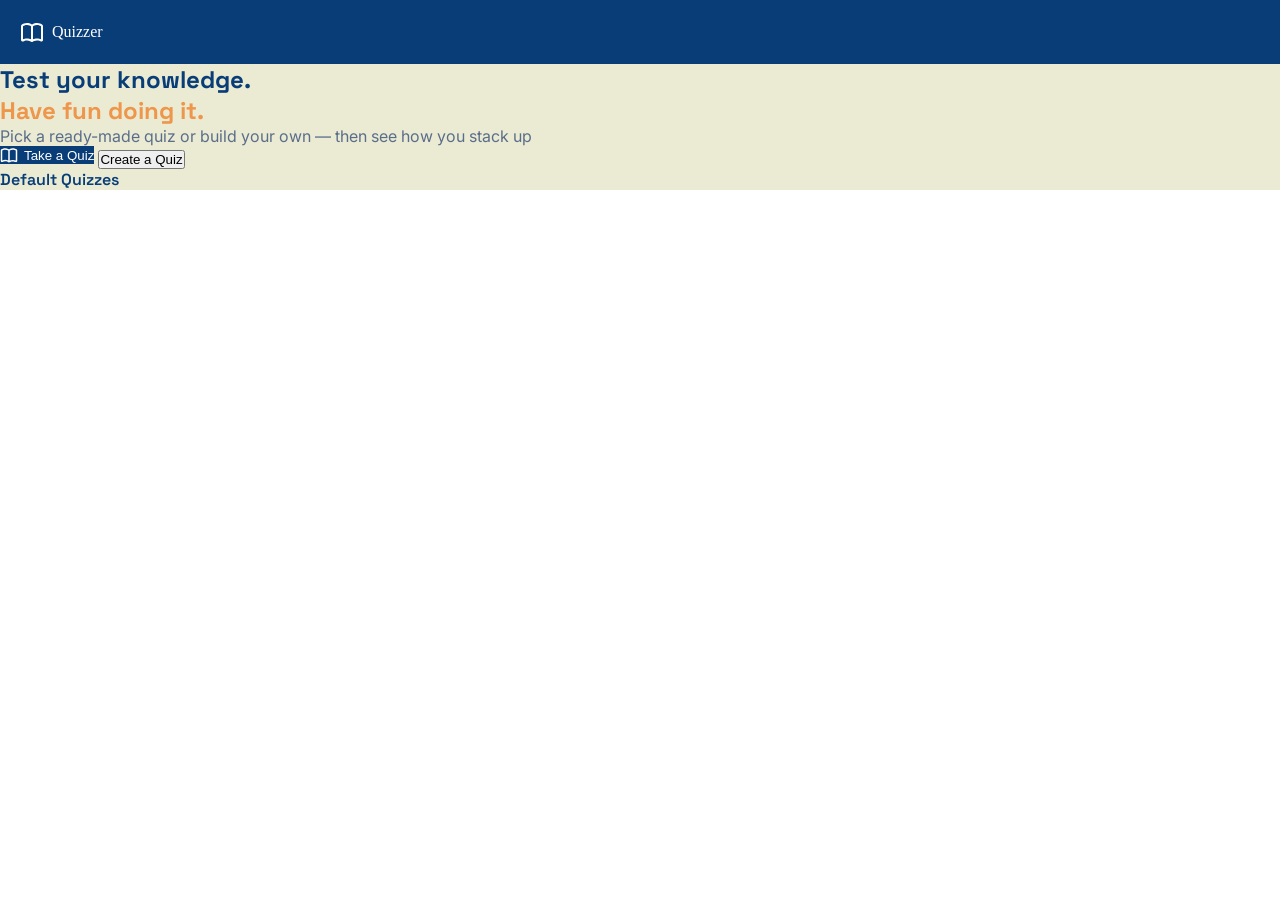
==== index.html @ 7c7fb5ab "added mixins" ====
<!doctype html>
<html lang="en">
  <head>
    <meta charset="UTF-8" />
    <meta name="viewport" content="width=device-width, initial-scale=1.0" />
    <title>Quizzy | Made by Jade</title>
    <link rel="stylesheet" href="style.css" />
    <link rel="preconnect" href="https://fonts.googleapis.com" />
    <link rel="preconnect" href="https://fonts.gstatic.com" crossorigin />
    <link
      href="https://fonts.googleapis.com/css2?family=DM+Mono:ital,wght@0,300;0,400;0,500;1,300;1,400;1,500&family=DM+Sans:ital,opsz,wght@0,9..40,100..1000;1,9..40,100..1000&family=Inter:ital,opsz,wght@0,14..32,100..900;1,14..32,100..900&family=Libre+Baskerville:ital,wght@0,400..700;1,400..700&family=Space+Grotesk:wght@300..700&display=swap"
      rel="stylesheet"
    />
    <link rel="preconnect" href="https://fonts.googleapis.com" />
    <link rel="preconnect" href="https://fonts.gstatic.com" crossorigin />
    <link
      href="https://fonts.googleapis.com/css2?family=DM+Mono:ital,wght@0,300;0,400;0,500;1,300;1,400;1,500&family=DM+Sans:ital,opsz,wght@0,9..40,100..1000;1,9..40,100..1000&family=Inter:ital,opsz,wght@0,14..32,100..900;1,14..32,100..900&family=Libre+Baskerville:ital,wght@0,400..700;1,400..700&family=Space+Grotesk:wght@300..700&display=swap"
      rel="stylesheet"
    />
  </head>
  <body>
    <!-- TODO: 
     1. Place other svg in create quiz
     2. Learn placement of svg
     3. Supply quizzes with json file
     4. Write JS logic -->
    <nav>
      <div class="title">
        <span class="icon">
          <svg
            viewBox="0 0 24 24"
            fill="none"
            xmlns="http://www.w3.org/2000/svg"
          >
            <path
              fill-rule="evenodd"
              clip-rule="evenodd"
              d="M3 6.1519V19.3095C3.99197 18.8639 5.40415 18.4 7 18.4C8.58915 18.4 9.9999 18.8602 11 19.3094V6.1519C10.7827 6.02653 10.4894 5.8706 10.1366 5.71427C9.31147 5.34869 8.20352 5 7 5C5.26385 5 3.74016 5.72499 3 6.1519ZM13 6.1519V19.3578C13.9977 18.9353 15.41 18.5 17 18.5C18.596 18.5 20.0095 18.9383 21 19.3578V6.1519C20.2598 5.72499 18.7362 5 17 5C15.7965 5 14.6885 5.34869 13.8634 5.71427C13.5106 5.8706 13.2173 6.02653 13 6.1519ZM12 4.41985C11.7302 4.26422 11.3734 4.07477 10.9468 3.88572C9.96631 3.45131 8.57426 3 7 3C4.69187 3 2.76233 3.97065 1.92377 4.46427C1.30779 4.82687 1 5.47706 1 6.11223V20.0239C1 20.6482 1.36945 21.1206 1.79531 21.3588C2.21653 21.5943 2.78587 21.6568 3.30241 21.3855C4.12462 20.9535 5.48348 20.4 7 20.4C8.90549 20.4 10.5523 21.273 11.1848 21.6619C11.6757 21.9637 12.2968 21.9725 12.7959 21.6853C13.4311 21.32 15.0831 20.5 17 20.5C18.5413 20.5 19.9168 21.0305 20.7371 21.4366C21.6885 21.9075 23 21.2807 23 20.0593V6.11223C23 5.47706 22.6922 4.82687 22.0762 4.46427C21.2377 3.97065 19.3081 3 17 3C15.4257 3 14.0337 3.45131 13.0532 3.88572C12.6266 4.07477 12.2698 4.26422 12 4.41985Z"
              fill="currentColor"
            />
          </svg>
        </span>
        <span class="">Quizzer</span>
      </div>
    </nav>
    <main>
      <section class="main">
        <div class="hero">
          <h1 class="header-1">Test your knowledge.</h1>
          <h1 class="header-2">Have fun doing it.</h1>
        </div>
        <p>
          Pick a ready-made quiz or build your own — then see how you stack up
        </p>
        <button class="take-quiz">
          <svg
            viewBox="0 0 24 24"
            fill="none"
            xmlns="http://www.w3.org/2000/svg"
          >
            <path
              fill-rule="evenodd"
              clip-rule="evenodd"
              d="M3 6.1519V19.3095C3.99197 18.8639 5.40415 18.4 7 18.4C8.58915 18.4 9.9999 18.8602 11 19.3094V6.1519C10.7827 6.02653 10.4894 5.8706 10.1366 5.71427C9.31147 5.34869 8.20352 5 7 5C5.26385 5 3.74016 5.72499 3 6.1519ZM13 6.1519V19.3578C13.9977 18.9353 15.41 18.5 17 18.5C18.596 18.5 20.0095 18.9383 21 19.3578V6.1519C20.2598 5.72499 18.7362 5 17 5C15.7965 5 14.6885 5.34869 13.8634 5.71427C13.5106 5.8706 13.2173 6.02653 13 6.1519ZM12 4.41985C11.7302 4.26422 11.3734 4.07477 10.9468 3.88572C9.96631 3.45131 8.57426 3 7 3C4.69187 3 2.76233 3.97065 1.92377 4.46427C1.30779 4.82687 1 5.47706 1 6.11223V20.0239C1 20.6482 1.36945 21.1206 1.79531 21.3588C2.21653 21.5943 2.78587 21.6568 3.30241 21.3855C4.12462 20.9535 5.48348 20.4 7 20.4C8.90549 20.4 10.5523 21.273 11.1848 21.6619C11.6757 21.9637 12.2968 21.9725 12.7959 21.6853C13.4311 21.32 15.0831 20.5 17 20.5C18.5413 20.5 19.9168 21.0305 20.7371 21.4366C21.6885 21.9075 23 21.2807 23 20.0593V6.11223C23 5.47706 22.6922 4.82687 22.0762 4.46427C21.2377 3.97065 19.3081 3 17 3C15.4257 3 14.0337 3.45131 13.0532 3.88572C12.6266 4.07477 12.2698 4.26422 12 4.41985Z"
              fill="currentColor"
            />
          </svg>
          Take a Quiz
        </button>
        <button class="create-quiz">Create a Quiz</button>
      </section>
      <section class="dashboard">
        <div class="quiz-list">
          <span class="title">Default Quizzes</span>
          <!-- To be supplied by the js file -->
        </div>
      </section>
    </main>
  </body>
</html>
---- style.css ----
* {
  margin: 0;
  padding: 0;
  box-sizing: border-box;
}

nav div {
  background: #083d77;
  color: white;
  padding: 20px;
  display: flex;
  align-items: center;
  gap: 8px;
}
nav .icon {
  display: inline-flex;
}
nav .icon svg {
  width: 24px;
  height: 24px;
}

main {
  display: flex;
  flex-direction: column;
  background: #ebebd3;
}
main .header-1 {
  color: #083d77;
  font-family: "Space Grotesk";
}
main .header-2 {
  color: #ee964b;
  font-family: "Space Grotesk";
}
main p {
  color: #5a6e8a;
  font-family: "Inter";
}
main .take-quiz {
  display: inline-flex;
  align-items: center;
  gap: 6px;
  background: #083d77;
  color: white;
  border: none;
  cursor: pointer;
}
main .take-quiz svg {
  width: 18px;
  height: 18px;
}
main .quiz-list {
  color: #083d77;
  font-weight: 600;
}
main .dashboard {
  background: #ebebd3;
}
main .dashboard .title {
  font-family: "Space Grotesk";
}/*# sourceMappingURL=style.css.map */
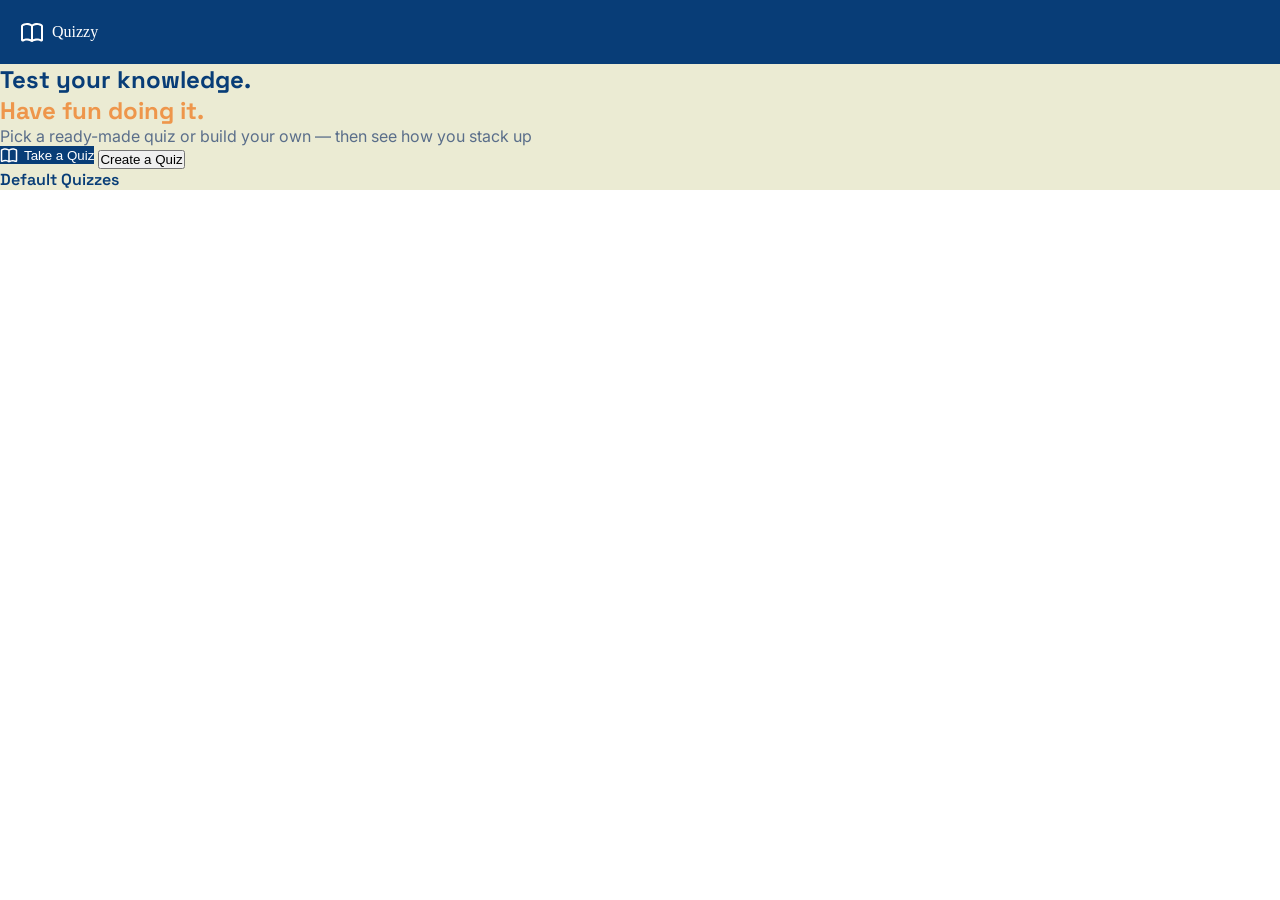
==== commit c9e98572: "used mixins for ctas and headers and changed quizzit to quzzy" ====
--- a/index.html
+++ b/index.html
@@ -40,7 +40,7 @@
             />
           </svg>
         </span>
-        <span class="">Quizzer</span>
+        <span class="">Quizzy</span>
       </div>
     </nav>
     <main>
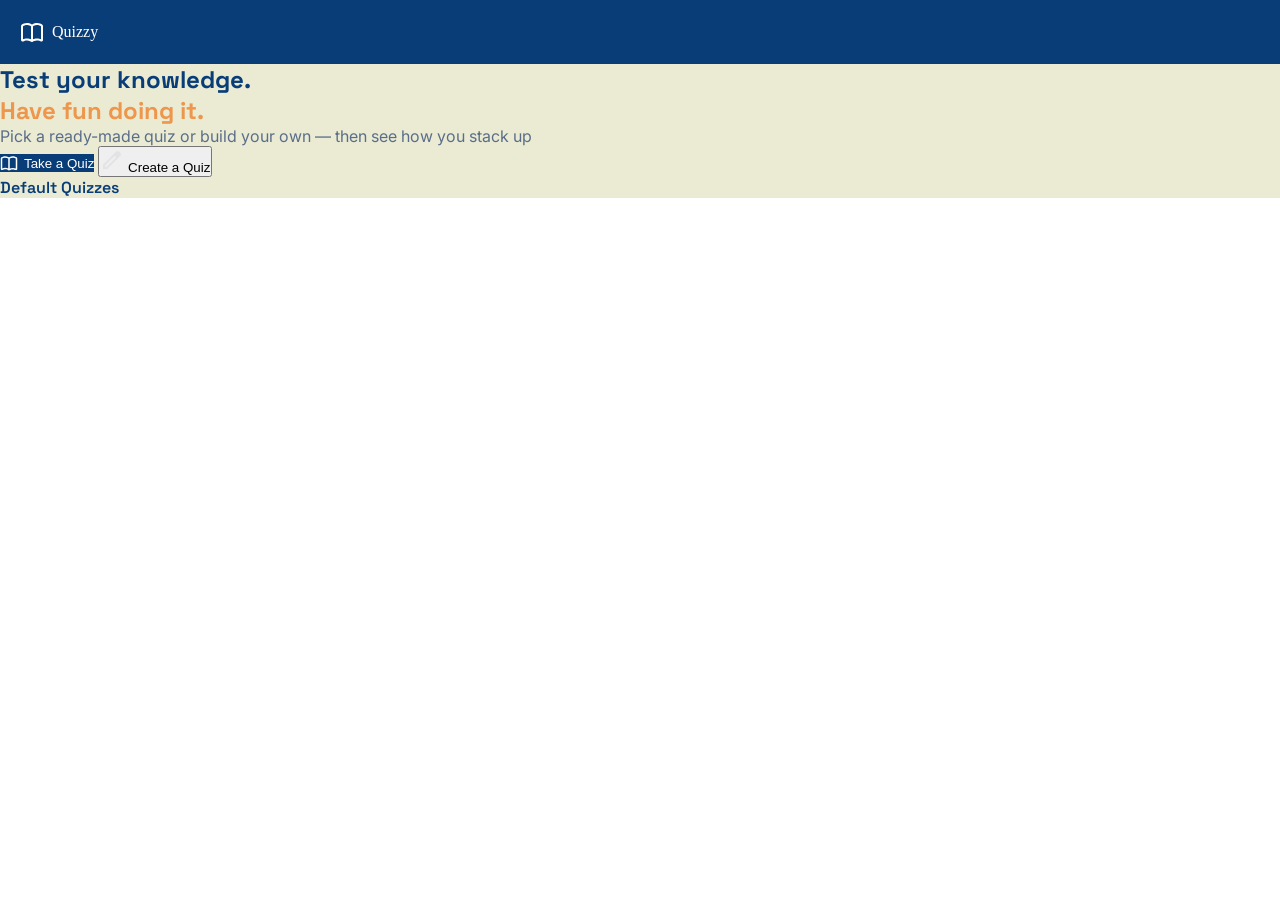
==== commit a22956a8: "modularized sass files" ====
--- a/index.html
+++ b/index.html
@@ -67,7 +67,19 @@
           </svg>
           Take a Quiz
         </button>
-        <button class="create-quiz">Create a Quiz</button>
+        <button class="create-quiz">
+          <svg
+            xmlns="http://www.w3.org/2000/svg"
+            height="24px"
+            viewBox="0 -960 960 960"
+            width="24px"
+            fill="#e3e3e3"
+          >
+            <path
+              d="M200-200h57l391-391-57-57-391 391v57Zm-80 80v-170l528-527q12-11 26.5-17t30.5-6q16 0 31 6t26 18l55 56q12 11 17.5 26t5.5 30q0 16-5.5 30.5T817-647L290-120H120Zm640-584-56-56 56 56Zm-141 85-28-29 57 57-29-28Z"
+            /></svg>
+            Create a Quiz
+        </button>
       </section>
       <section class="dashboard">
         <div class="quiz-list">
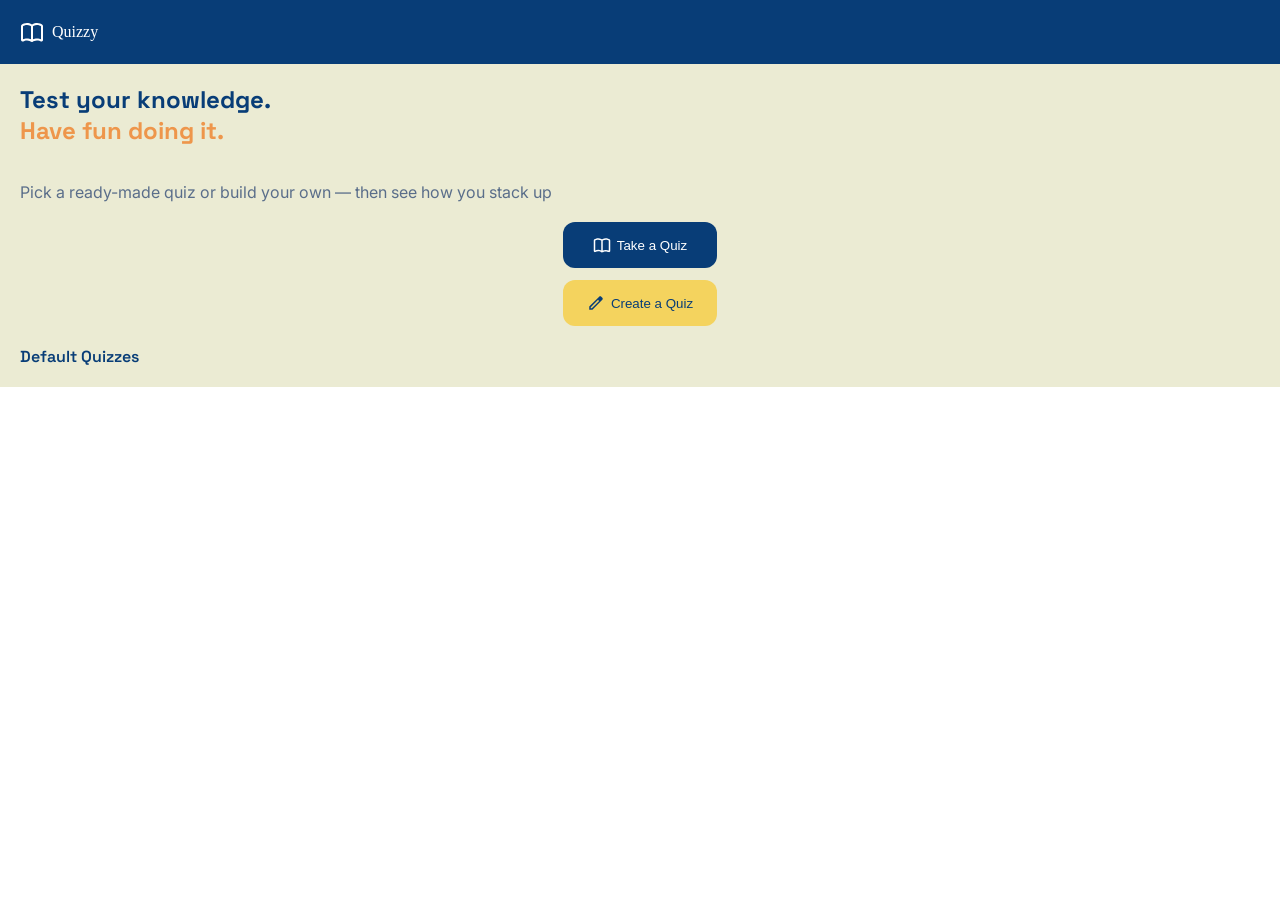
==== commit 94f7e57b: "main page css completed" ====
--- a/index.html
+++ b/index.html
@@ -20,10 +20,7 @@
   </head>
   <body>
     <!-- TODO: 
-     1. Place other svg in create quiz
-     2. Learn placement of svg
-     3. Supply quizzes with json file
-     4. Write JS logic -->
+     > Supply quizzes with json file-->
     <nav>
       <div class="title">
         <span class="icon">
@@ -52,7 +49,8 @@
         <p>
           Pick a ready-made quiz or build your own — then see how you stack up
         </p>
-        <button class="take-quiz">
+        <div class="buttons">
+          <button class="take-quiz">
           <svg
             viewBox="0 0 24 24"
             fill="none"
@@ -76,10 +74,12 @@
             fill="#e3e3e3"
           >
             <path
+              fill="currentColor"
               d="M200-200h57l391-391-57-57-391 391v57Zm-80 80v-170l528-527q12-11 26.5-17t30.5-6q16 0 31 6t26 18l55 56q12 11 17.5 26t5.5 30q0 16-5.5 30.5T817-647L290-120H120Zm640-584-56-56 56 56Zm-141 85-28-29 57 57-29-28Z"
             /></svg>
             Create a Quiz
         </button>
+        </div>
       </section>
       <section class="dashboard">
         <div class="quiz-list">
--- a/style.css
+++ b/style.css
@@ -25,24 +25,43 @@
   flex-direction: column;
   background: #ebebd3;
 }
+main .hero {
+  margin-bottom: 16px;
+}
 main .header-1 {
   color: #083d77;
   font-family: "Space Grotesk";
+  padding: 20px;
+  margin-bottom: -40px;
 }
 main .header-2 {
   color: #ee964b;
   font-family: "Space Grotesk";
+  padding: 20px;
 }
 main p {
   color: #5a6e8a;
   font-family: "Inter";
+  padding: 0 20px;
+  margin-bottom: 20px;
+}
+main .buttons {
+  display: flex;
+  flex-direction: column;
+  gap: 12px;
+  width: -moz-fit-content;
+  width: fit-content;
+  margin: 0 auto;
 }
 main .take-quiz {
+  background: #083d77;
+  color: white;
+  border-radius: 12px;
+  padding: 14px 24px;
   display: inline-flex;
   align-items: center;
+  justify-content: center;
   gap: 6px;
-  background: #083d77;
-  color: white;
   border: none;
   cursor: pointer;
 }
@@ -56,7 +75,24 @@
 }
 main .dashboard {
   background: #ebebd3;
+  padding: 20px;
 }
 main .dashboard .title {
   font-family: "Space Grotesk";
+}
+main .create-quiz {
+  background: #f4d35e;
+  color: #083d77;
+  border-radius: 12px;
+  padding: 14px 24px;
+  display: inline-flex;
+  align-items: center;
+  justify-content: center;
+  gap: 6px;
+  border: none;
+  cursor: pointer;
+}
+main .create-quiz svg {
+  width: 18px;
+  height: 18px;
 }/*# sourceMappingURL=style.css.map */
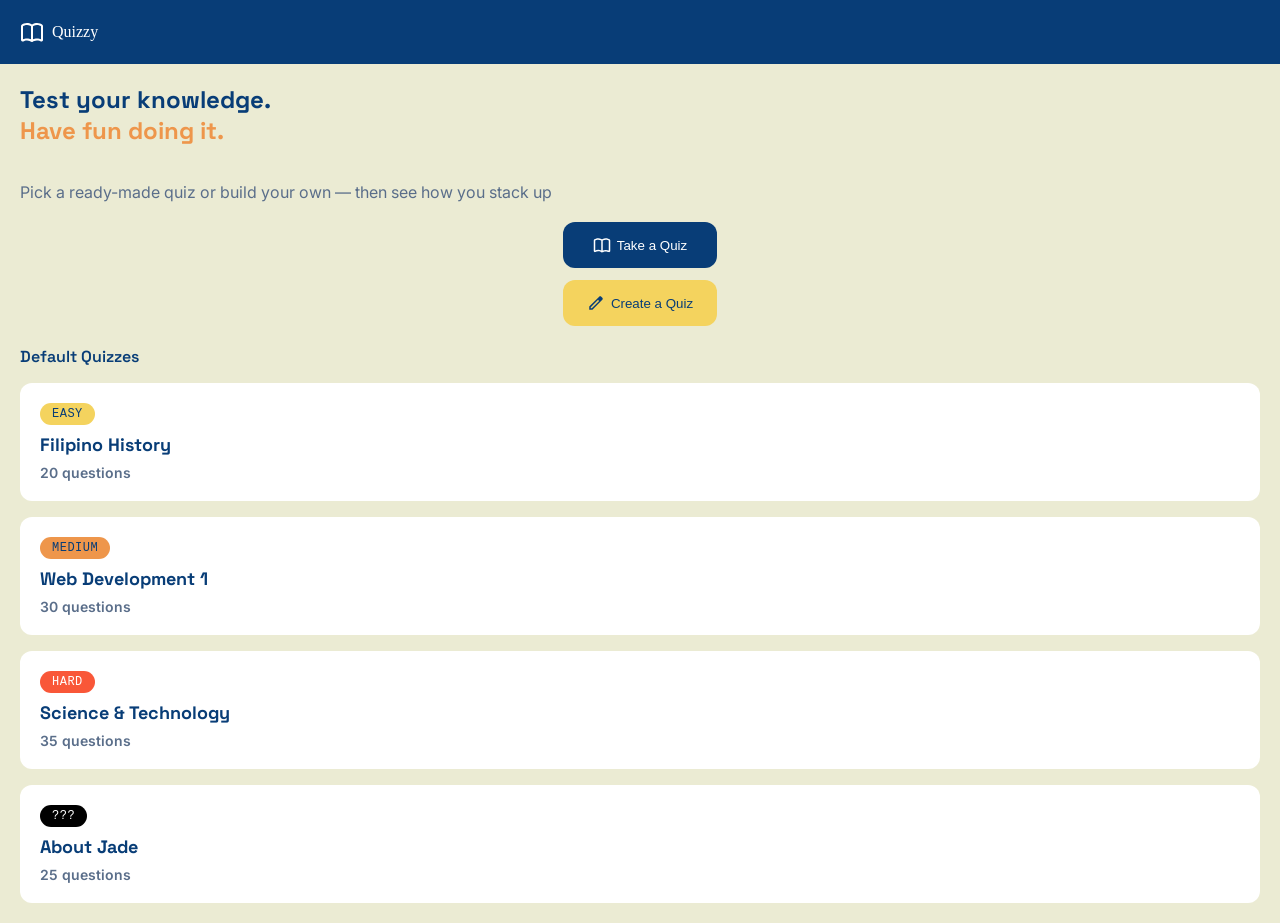
==== commit c62e47d1: "added color to the ??? tag" ====
--- a/index.html
+++ b/index.html
@@ -20,7 +20,11 @@
   </head>
   <body>
     <!-- TODO: 
-     > Supply quizzes with json file-->
+     > Supply quizzes with json file
+     > Create quiz page and supply with json
+     > Create result page with js logic
+     > Add back button at the end of the quiz
+    -->
     <nav>
       <div class="title">
         <span class="icon">
@@ -76,7 +80,7 @@
             <path
               fill="currentColor"
               d="M200-200h57l391-391-57-57-391 391v57Zm-80 80v-170l528-527q12-11 26.5-17t30.5-6q16 0 31 6t26 18l55 56q12 11 17.5 26t5.5 30q0 16-5.5 30.5T817-647L290-120H120Zm640-584-56-56 56 56Zm-141 85-28-29 57 57-29-28Z"
-            /></svg>
+          2  /></svg>
             Create a Quiz
         </button>
         </div>
@@ -88,5 +92,6 @@
         </div>
       </section>
     </main>
+    <script src="./js/script.js"></script>
   </body>
 </html>
--- a/style.css
+++ b/style.css
@@ -72,6 +72,61 @@
 main .quiz-list {
   color: #083d77;
   font-weight: 600;
+  display: flex;
+  flex-direction: column;
+  gap: 16px;
+}
+main .quiz-card {
+  background: #ffffff;
+  border-radius: 12px;
+  padding: 20px;
+  display: flex;
+  flex-direction: column;
+  gap: 8px;
+  cursor: pointer;
+  transition: transform 0.15s ease;
+}
+main .quiz-card:hover {
+  transform: translateY(-2px);
+}
+main .quiz-card .pill {
+  align-self: flex-start;
+  font-family: "DM Mono", monospace;
+  font-size: 0.75rem;
+  font-weight: 500;
+  padding: 4px 12px;
+  border-radius: 999px;
+  text-transform: uppercase;
+  letter-spacing: 0.5px;
+}
+main .quiz-card .pill.easy {
+  background: #f4d35e;
+  color: #083d77;
+}
+main .quiz-card .pill.medium {
+  background: #ee964b;
+  color: #083d77;
+}
+main .quiz-card .pill.hard {
+  background: #f95738;
+  color: #ffffff;
+}
+main .quiz-card .pill.\?\?\? {
+  background: #000000;
+  color: #ffffff;
+}
+main .quiz-card .quiz-title {
+  color: #083d77;
+  font-family: "Space Grotesk";
+  font-size: 1.125rem;
+  margin: 0;
+}
+main .quiz-card .quiz-meta {
+  color: #5a6e8a;
+  font-family: "Inter";
+  font-size: 0.875rem;
+  margin: 0;
+  padding: 0;
 }
 main .dashboard {
   background: #ebebd3;
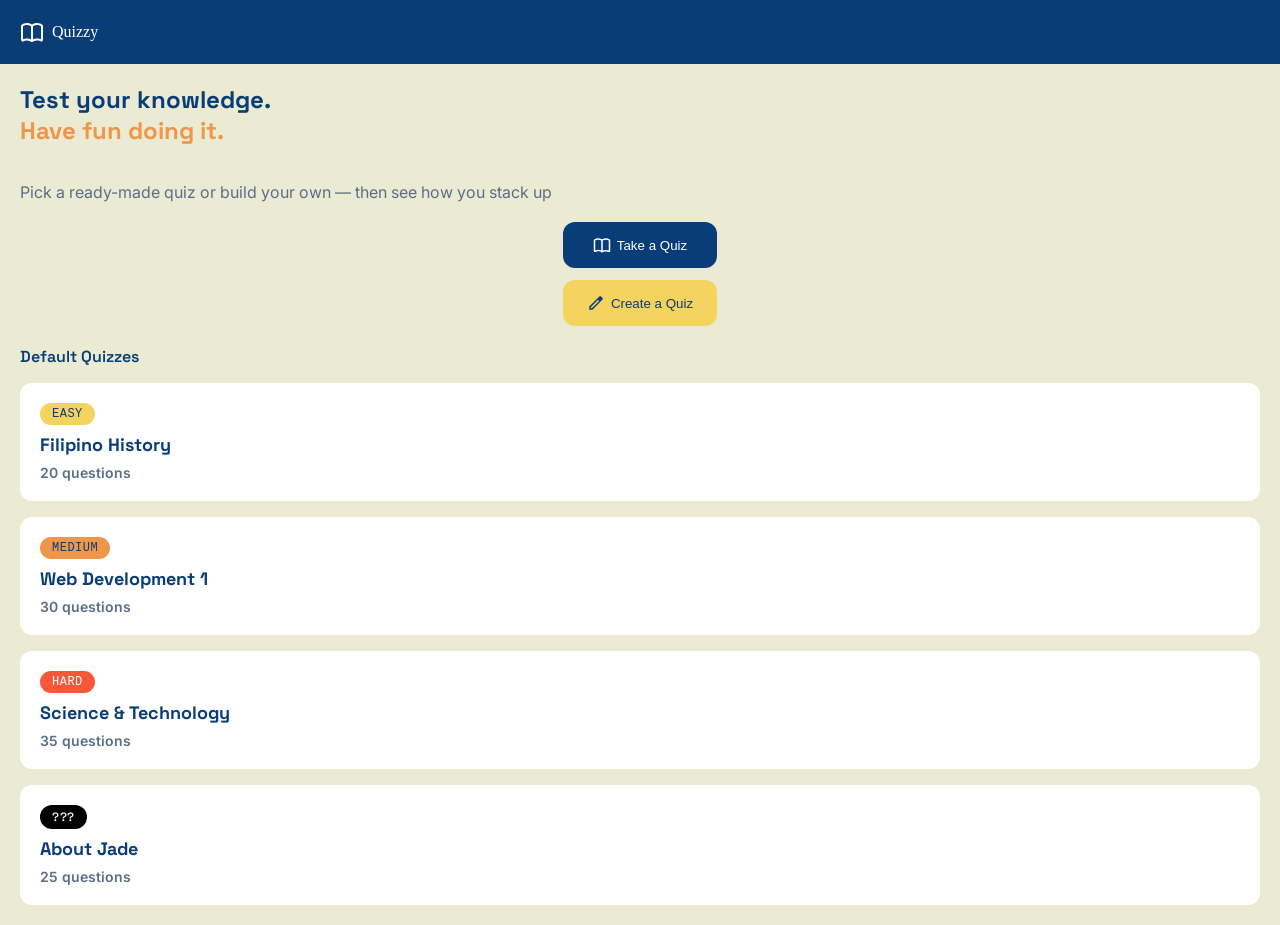
==== commit a7b6a956: "make take a quiz button launch a random quiz" ====
--- a/index.html
+++ b/index.html
@@ -19,12 +19,6 @@
     />
   </head>
   <body>
-    <!-- TODO: 
-     > Supply quizzes with json file
-     > Create quiz page and supply with json
-     > Create result page with js logic
-     > Add back button at the end of the quiz
-    -->
     <nav>
       <div class="title">
         <span class="icon">
--- a/style.css
+++ b/style.css
@@ -111,9 +111,10 @@
   background: #f95738;
   color: #ffffff;
 }
-main .quiz-card .pill.\?\?\? {
+main .quiz-card .pill.unknown {
   background: #000000;
   color: #ffffff;
+  font-family: "Space Grotesk";
 }
 main .quiz-card .quiz-title {
   color: #083d77;
@@ -150,4 +151,87 @@
 main .create-quiz svg {
   width: 18px;
   height: 18px;
+}
+
+.progress-container {
+  padding: 20px;
+  background: #ebebd3;
+}
+.progress-container > div:first-child {
+  display: flex;
+  justify-content: space-between;
+  margin-bottom: 8px;
+}
+
+.quiz-number {
+  font-family: "Space Grotesk";
+  font-weight: 600;
+  color: #083d77;
+  font-size: 0.875rem;
+}
+
+.progress-percentage {
+  font-family: "DM Mono", monospace;
+  color: #5a6e8a;
+  font-size: 0.875rem;
+}
+
+.progress-bar {
+  height: 6px;
+  background: #ee964b;
+  border-radius: 3px;
+  width: 0%;
+  transition: width 0.3s ease;
+}
+
+.question {
+  font-family: "Space Grotesk";
+  color: #083d77;
+  font-size: 1.25rem;
+  padding: 20px;
+}
+
+.choices {
+  display: flex;
+  flex-direction: column;
+  gap: 12px;
+  padding: 0 20px;
+}
+
+.choice {
+  background: #ffffff;
+  border: 2px solid rgba(8, 61, 119, 0.12);
+  border-radius: 12px;
+  padding: 16px 20px;
+  font-family: "Inter";
+  font-size: 1rem;
+  color: #083d77;
+  cursor: pointer;
+  transition: all 0.15s ease;
+  text-align: left;
+}
+.choice:hover:not(:disabled) {
+  border-color: #083d77;
+}
+.choice.correct {
+  background: #2ecc71;
+  border-color: #2ecc71;
+  color: white;
+}
+.choice.wrong {
+  background: #f95738;
+  border-color: #f95738;
+  color: white;
+}
+
+.back-btn {
+  background: #083d77;
+  color: white;
+  border: none;
+  border-radius: 12px;
+  padding: 14px 24px;
+  font-family: "Space Grotesk";
+  font-size: 1rem;
+  cursor: pointer;
+  margin-top: 20px;
 }/*# sourceMappingURL=style.css.map */
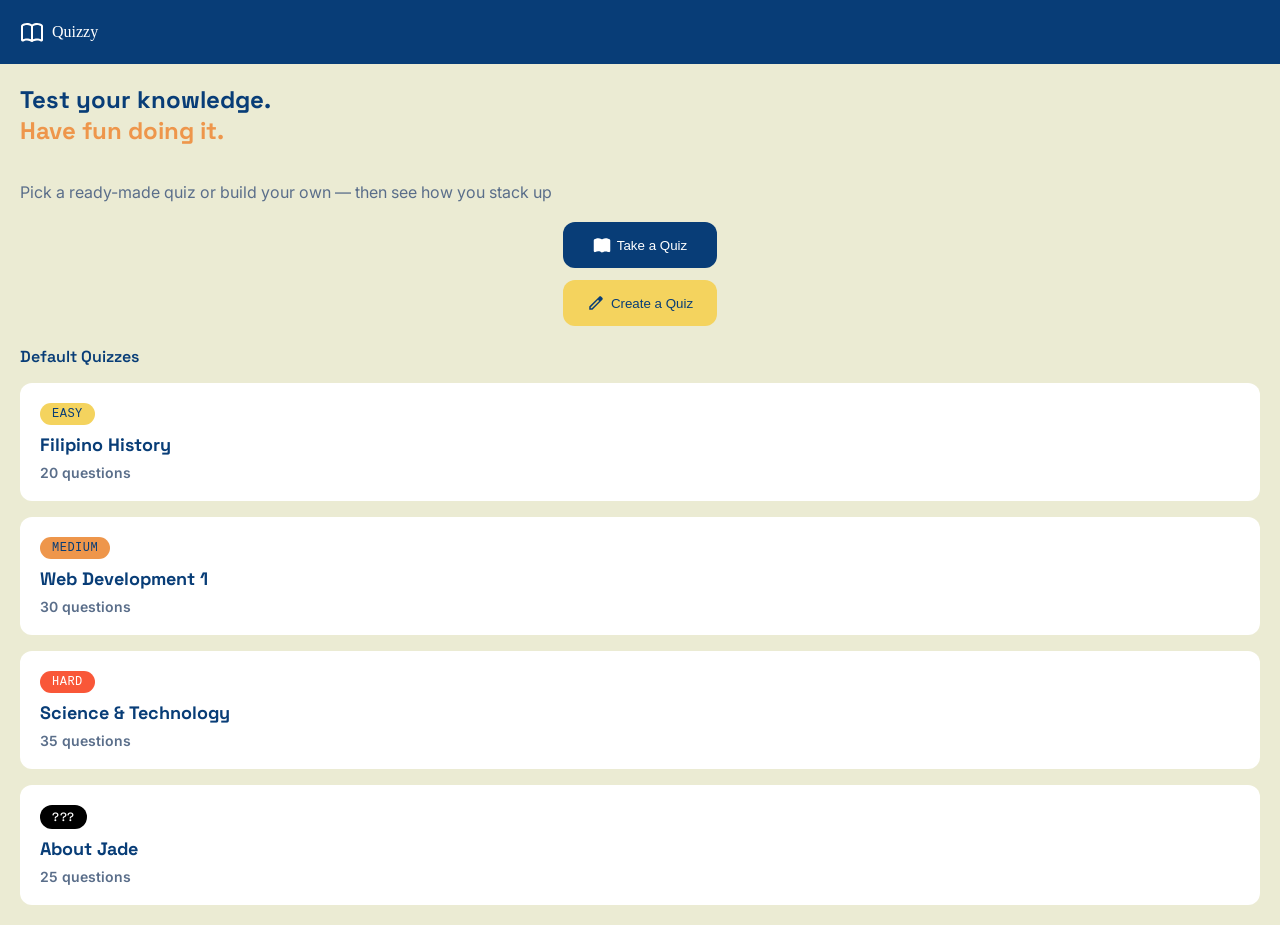
==== commit 428b1732: "added instruction sets for the scss and js files for maintenance purposes" ====
--- a/index.html
+++ b/index.html
@@ -49,34 +49,36 @@
         </p>
         <div class="buttons">
           <button class="take-quiz">
-          <svg
-            viewBox="0 0 24 24"
-            fill="none"
-            xmlns="http://www.w3.org/2000/svg"
-          >
-            <path
-              fill-rule="evenodd"
-              clip-rule="evenodd"
-              d="M3 6.1519V19.3095C3.99197 18.8639 5.40415 18.4 7 18.4C8.58915 18.4 9.9999 18.8602 11 19.3094V6.1519C10.7827 6.02653 10.4894 5.8706 10.1366 5.71427C9.31147 5.34869 8.20352 5 7 5C5.26385 5 3.74016 5.72499 3 6.1519ZM13 6.1519V19.3578C13.9977 18.9353 15.41 18.5 17 18.5C18.596 18.5 20.0095 18.9383 21 19.3578V6.1519C20.2598 5.72499 18.7362 5 17 5C15.7965 5 14.6885 5.34869 13.8634 5.71427C13.5106 5.8706 13.2173 6.02653 13 6.1519ZM12 4.41985C11.7302 4.26422 11.3734 4.07477 10.9468 3.88572C9.96631 3.45131 8.57426 3 7 3C4.69187 3 2.76233 3.97065 1.92377 4.46427C1.30779 4.82687 1 5.47706 1 6.11223V20.0239C1 20.6482 1.36945 21.1206 1.79531 21.3588C2.21653 21.5943 2.78587 21.6568 3.30241 21.3855C4.12462 20.9535 5.48348 20.4 7 20.4C8.90549 20.4 10.5523 21.273 11.1848 21.6619C11.6757 21.9637 12.2968 21.9725 12.7959 21.6853C13.4311 21.32 15.0831 20.5 17 20.5C18.5413 20.5 19.9168 21.0305 20.7371 21.4366C21.6885 21.9075 23 21.2807 23 20.0593V6.11223C23 5.47706 22.6922 4.82687 22.0762 4.46427C21.2377 3.97065 19.3081 3 17 3C15.4257 3 14.0337 3.45131 13.0532 3.88572C12.6266 4.07477 12.2698 4.26422 12 4.41985Z"
-              fill="currentColor"
-            />
-          </svg>
-          Take a Quiz
-        </button>
-        <button class="create-quiz">
-          <svg
-            xmlns="http://www.w3.org/2000/svg"
-            height="24px"
-            viewBox="0 -960 960 960"
-            width="24px"
-            fill="#e3e3e3"
-          >
-            <path
-              fill="currentColor"
-              d="M200-200h57l391-391-57-57-391 391v57Zm-80 80v-170l528-527q12-11 26.5-17t30.5-6q16 0 31 6t26 18l55 56q12 11 17.5 26t5.5 30q0 16-5.5 30.5T817-647L290-120H120Zm640-584-56-56 56 56Zm-141 85-28-29 57 57-29-28Z"
-          2  /></svg>
+            <svg
+              viewBox="0 0 24 24"
+              fill="none"
+              xmlns="http://www.w3.org/2000/svg"
+            >
+              <path
+                fill-rule="venodd"
+                clip-rule="evenodd"
+                d="M3 6.1519V19.3095C3.99197 18.8639 5.40415 18.4 7 18.4C8.58915 18.4 9.9999 18.8602 11 19.3094V6.1519C10.7827 6.02653 10.4894 5.8706 10.1366 5.71427C9.31147 5.34869 8.20352 5 7 5C5.26385 5 3.74016 5.72499 3 6.1519ZM13 6.1519V19.3578C13.9977 18.9353 15.41 18.5 17 18.5C18.596 18.5 20.0095 18.9383 21 19.3578V6.1519C20.2598 5.72499 18.7362 5 17 5C15.7965 5 14.6885 5.34869 13.8634 5.71427C13.5106 5.8706 13.2173 6.02653 13 6.1519ZM12 4.41985C11.7302 4.26422 11.3734 4.07477 10.9468 3.88572C9.96631 3.45131 8.57426 3 7 3C4.69187 3 2.76233 3.97065 1.92377 4.46427C1.30779 4.82687 1 5.47706 1 6.11223V20.0239C1 20.6482 1.36945 21.1206 1.79531 21.3588C2.21653 21.5943 2.78587 21.6568 3.30241 21.3855C4.12462 20.9535 5.48348 20.4 7 20.4C8.90549 20.4 10.5523 21.273 11.1848 21.6619C11.6757 21.9637 12.2968 21.9725 12.7959 21.6853C13.4311 21.32 15.0831 20.5 17 20.5C18.5413 20.5 19.9168 21.0305 20.7371 21.4366C21.6885 21.9075 23 21.2807 23 20.0593V6.11223C23 5.47706 22.6922 4.82687 22.0762 4.46427C21.2377 3.97065 19.3081 3 17 3C15.4257 3 14.0337 3.45131 13.0532 3.88572C12.6266 4.07477 12.2698 4.26422 12 4.41985Z"
+                fill="currentColor"
+              />
+            </svg>
+            Take a Quiz
+          </button>
+          <button class="create-quiz">
+            <svg
+              xmlns="http://www.w3.org/2000/svg"
+              height="24px"
+              viewBox="0 -960 960 960"
+              width="24px"
+              fill="#e3e3e3"
+            >
+              <path
+                fill="currentColor"
+                d="M200-200h57l391-391-57-57-391 391v57Zm-80 80v-170l528-527q12-11 26.5-17t30.5-6q16 0 31 6t26 18l55 56q12 11 17.5 26t5.5 30q0 16-5.5 30.5T817-647L290-120H120Zm640-584-56-56 56 56Zm-141 85-28-29 57 57-29-28Z"
+                2
+              />
+            </svg>
             Create a Quiz
-        </button>
+          </button>
         </div>
       </section>
       <section class="dashboard">
--- a/style.css
+++ b/style.css
@@ -49,7 +49,6 @@
   display: flex;
   flex-direction: column;
   gap: 12px;
-  width: -moz-fit-content;
   width: fit-content;
   margin: 0 auto;
 }
@@ -234,4 +233,6 @@
   font-size: 1rem;
   cursor: pointer;
   margin-top: 20px;
-}/*# sourceMappingURL=style.css.map */+}
+
+/*# sourceMappingURL=style.css.map */
